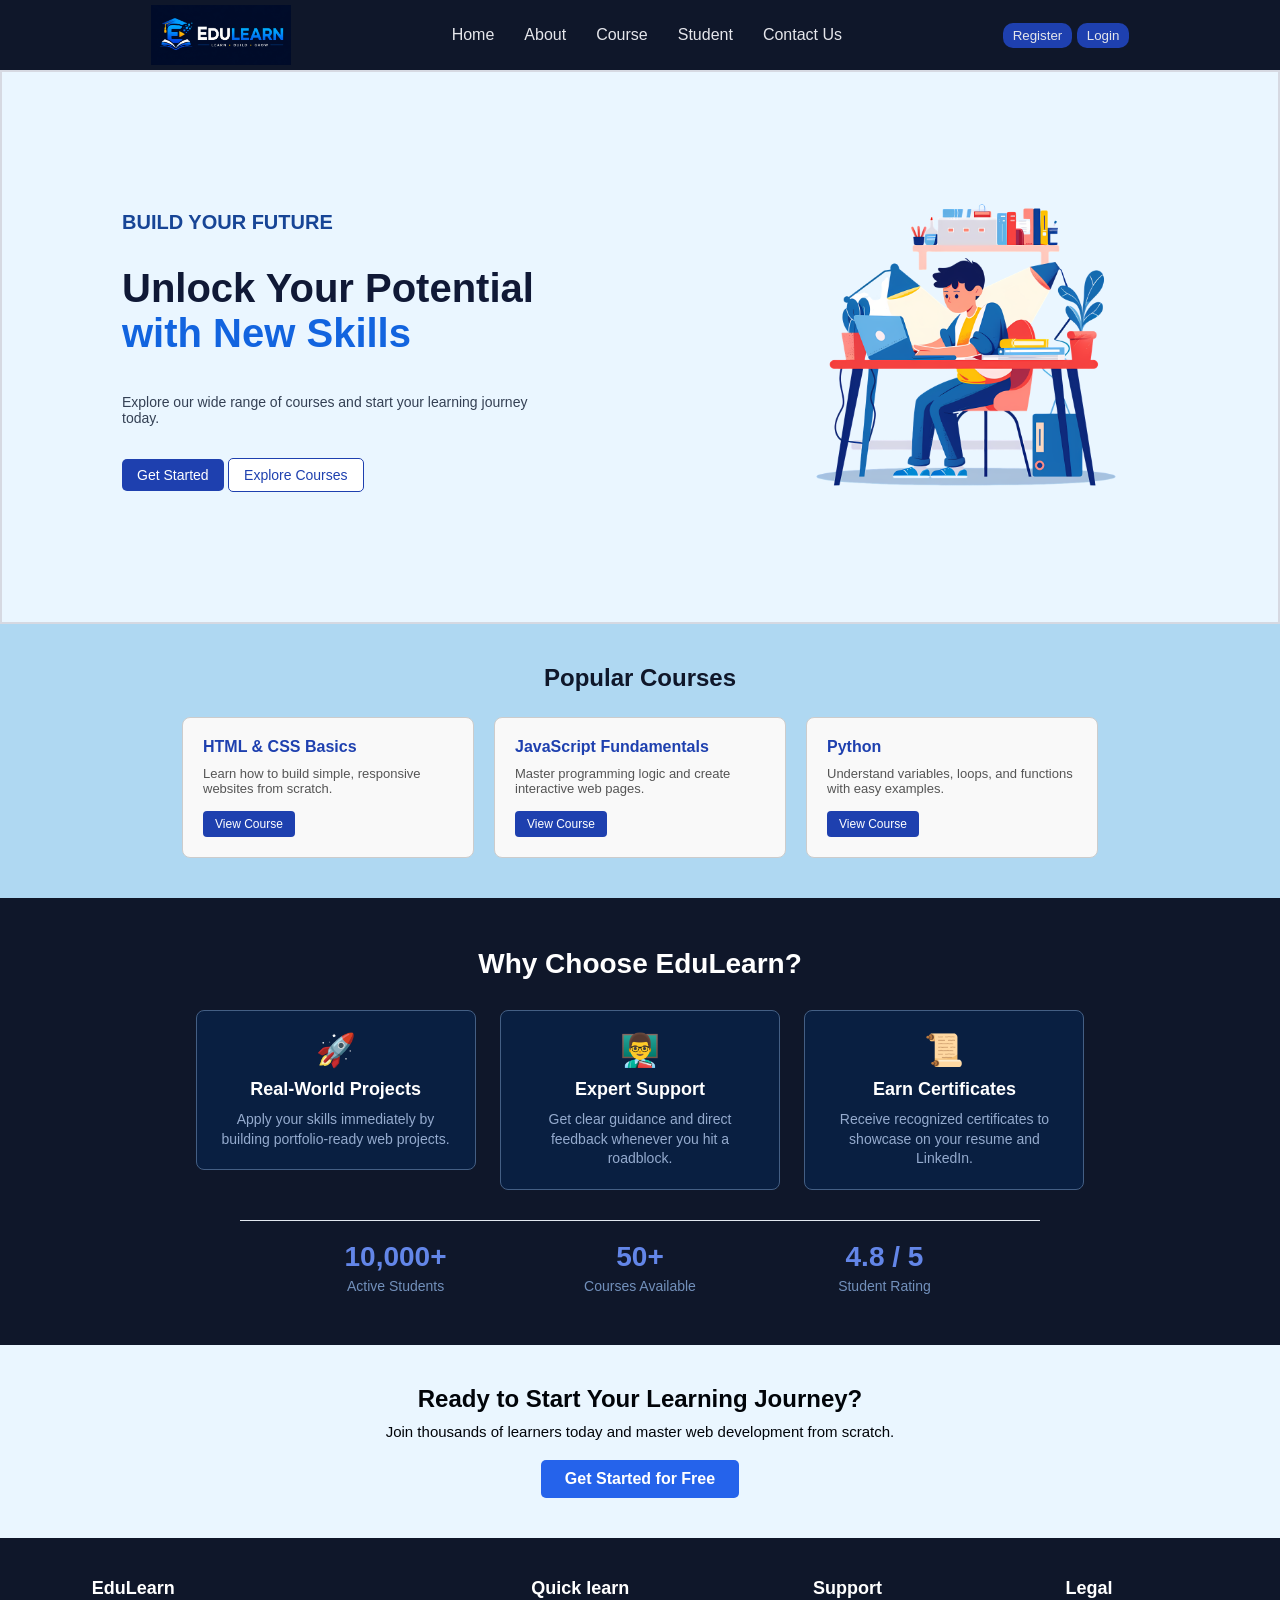
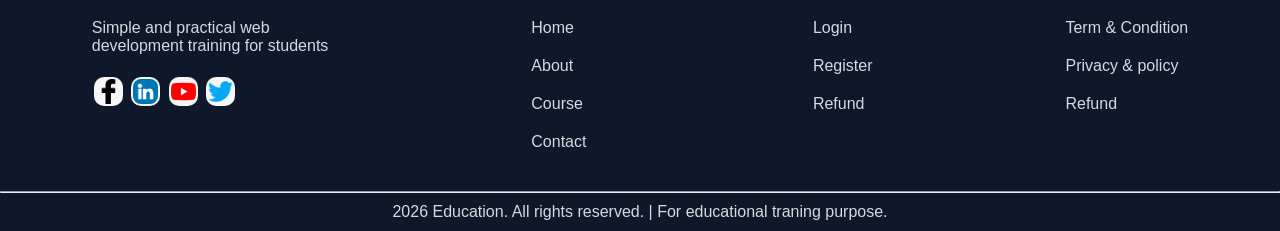
==== index.html @ 3e4b3609 "Fix project folder structure and add files" ====
<!DOCTYPE html>
<html lang="en">
<head>
    <meta charset="UTF-8">
    <meta name="viewport" content="width=device-width, initial-scale=1.0">
    <title>EduLearn</title>
  <link rel="stylesheet" href="./css/index.css">
</head>
<body>
     <section>
        <header class="header">
          <img id="logo" src="./images/logo.png" alt="">
          <nav class="nav-link">
            
            <li><a href="../index.html"> Home</a></li>
            <li><a href="../about.html"> About</a></li>
            <li><a href="../course.html"> Course</a></li>
            <li><a href="../student.html"> Student</a></li>
            <li><a href="../contact.html"> Contact Us</a></li>
          
          </nav>
          <div class="btn-div">
            <a  class="btn" href="../register.html"> <button> Register</button></a>
            <a  class="btn" href="../login.html"> <button> Login</button></a>
          </div>
        </header>
    </section>

    <main>
        <section class="hero-section">
          <div class="hero-box">
            <p class="hero-tagline">BUILD YOUR FUTURE</p>
         <h1>
                Unlock Your Potential
                <br>
                <span>with New Skills</span>
            </h1>
            <p class="hero-description">
               Explore our wide range of courses and start your learning journey today.
            </p>
            <div class="hero-buttons">
                    <a href="../course.html" class="explore-btn">Get Started</a>

                    <a href="../course.html" class="courses-btn">Explore Courses</a>
                </div>
                </div>
                
                <div class="hero-image">
                <img src="./images/rightside.png" alt="Student studying" width="320">
                </div>
                </section>
              </main> 

              <section class="courses-section">
             <h2>Popular Courses</h2>
            <div class="course-container">
            <div class="course-card">
            <h3>HTML & CSS Basics</h3>
            <p>Learn how to build simple, responsive websites from scratch.</p>
            <a href="../course.html" class="course-btn">View Course</a>
            </div>
           <div class="course-card">
            <h3>JavaScript Fundamentals</h3>
            <p>Master programming logic and create interactive web pages.</p>
            <a href="../course.html" class="course-btn">View Course</a>
            </div>
           <div class="course-card">
            <h3>Python</h3>
            <p>Understand variables, loops, and functions with easy examples.</p>
            <a href="../course.html" class="course-btn">View Course</a>
        </div>
    </div>
</section>

<!-- Features & Stats Section -->
<section class="features-section">
  <h2 class="section-heading">Why Choose EduLearn?</h2>
  <div class="features-container">
    <div class="feature-card">
      <div class="feature-icon">🚀</div>
      <h3>Real-World Projects</h3>
      <p>Apply your skills immediately by building portfolio-ready web projects.</p>
    </div>
    <div class="feature-card">
      <div class="feature-icon">👨‍🏫</div>
      <h3>Expert Support</h3>
      <p>Get clear guidance and direct feedback whenever you hit a roadblock.</p>
    </div>
    <div class="feature-card">
      <div class="feature-icon">📜</div>
      <h3>Earn Certificates</h3>
      <p>Receive recognized certificates to showcase on your resume and LinkedIn.</p>
    </div>
  </div>

  <div class="stats-bar">
    <div class="stat-box">
      <h4>10,000+</h4>
      <p>Active Students</p>
    </div>
    <div class="stat-box">
      <h4>50+</h4>
      <p>Courses Available</p>
    </div>
    <div class="stat-box">
      <h4>4.8 / 5</h4>
      <p>Student Rating</p>
    </div>
  </div>
</section>

<!-- Call to Action Banner -->
<section class="landing-cta">
  <div class="cta-content">
    <h2>Ready to Start Your Learning Journey?</h2>
    <p>Join thousands of learners today and master web development from scratch.</p>
    <a href="#" class="cta-btn">Get Started for Free</a>
  </div>
</section>

     <!-- footer  -->
    <footer class="footer">
        <div>
            <!-- div top -->
             <div class="top-footer">
                <!-- item 1 -->
                 <div class="item-1 item">
                 <h4>EduLearn</h4>
                 <p>Simple and practical web development training for students</p>
                 <!-- social icons -->
                  <div class="social-icons">
                    <a href="#"><img src="./images/facebook-logo.png" alt=""></a>
                     <a href="#"><img src="./images/linkedin.png" alt=""></a>
                      <a href="#"><img src="./images/youtube.png" alt=""></a>
                       <a href="#"><img src="./images/twitter.png" alt=""></a>
                  </div>
                 </div>
                  
                    <!-- item 2 -->
                  
                 <div class="item">
                     <h4>Quick learn</h4>
                     <li><a href="./index.html">Home</a></li>
                     <li><a href="./about.html">About</a></li>
                     <li><a href="./course.html">Course</a></li>
                     <li><a href="./contact.html">Contact</a></li>
                 </div>
                  <!-- item 3 -->
                   <div class="item">
                    <h4>Support</h4>
                    <li><a href="./login.html">Login</a></li>
                    <li><a href="./register.html">Register</a></li>
                    <li><a href="./refund.html">Refund</a></li>
                   </div>
                   <!-- item 4 -->
                    <div class="item">
                        <h4>Legal</h4>
                        <li><a href="./term-condition.html">Term & Condition</a></li>
                         <li><a href="./privacy-policy.html">Privacy & policy</a></li>
                          <li><a href="./refund.html">Refund</a></li>
                          
                    </div>
             </div>
             <hr>
             <div class="bottom-section">
               <p> 2026 Education. All rights reserved. | For educational traning purpose.</p>
             </div>
        </div>
    </footer>
    
</body>
</html>
---- css/index.css ----
*{
            margin: 0;
            padding: 0;
            font-family: Arial, "Segoe UI", sans-serif;
        }
        .header{
            background-color: #0F172A;
            display: flex;
            justify-content: space-evenly;
            align-items: center;
            height: 70px;
            color: #E5E6EB;
        }
        #logo{
            height: 60px;
        }
        .nav-link{
            display: flex;             
            gap: 10px;
            list-style: none;
        }

        .nav-link a{
            text-decoration: none;
            color: #E5E6EB;
            font-family: Inter, "Segoe UI", sans-serif;
            font-weight: 500;
             padding: 5px 10px;
            border-radius: 10px;
        }

        .nav-link a:hover{
            background-color: #1E40AF;
            color: white;
            padding: 5px 10px;
            border-radius: 10px;
        }
        .btn-div button{
            color: #E5E6EB;
            background-color: #1E40AF;
            padding: 5px 10px;
            border-radius: 10px;
            border: none;
             cursor: pointer;
        }
        .btn-div button:hover{
            color: white;
            font-weight: 700;
        }

        /* footer */

        * {
            margin: 0;
            padding: 0;
            color: #D6D9E2;
           
            }
            .footer{
                background-color: #0F172A;
            }

            .top-footer{
                display: flex;
                justify-content: space-around;
                list-style: none;
                padding-top: 40px;
                padding-bottom: 40px;
                align-items: start;

            }
            .item-1{
            width: 20%;
        }

        .social-icons img{
          height: 25px;
          background-color: whitesmoke;
          border-radius: 10px;
          padding: 2px;
          margin: 2px;
        }
       
        .item{
            display: flex;
            flex-direction: column;
            
             gap: 20px;
        }
        .item a {
            text-decoration: none;
        }
        .item h4{
            color: white;
            font-size: large;
            font-weight: 800;
        }
        .item a:hover{
            color: rgb(135, 135, 234);
        }
        .bottom-section {
            padding: 10px;
           text-align: center;
        }
        @media(max-width:740px){
            .top-footer{
                flex-direction: column;
                gap: 30px;
                align-items: start;
            }
            .item{
                width: auto;
                padding-left: 20px;
                gap: 20px;
            }
        }

        /* main page css */

        .hero-section{
            border: 2px solid;
            height: 50vh;
            display: flex;
             align-items: center;
             background-color: #EAF6FF;
             padding: 50px;
              min-height: 400px;
        }

        .hero-box{
            display: flex;
            flex-direction: column;
            gap: 20px;
            height: 100%;
            width: 50%;
            justify-content: center;
            background-color:  #EAF6FF;
            padding-left:70px ;
            position: relative; 
        }
        .hero-tagline {
            color: #174596;
            font-size: 20px;
            font-weight: 700;
            margin-bottom: 12px;
        }
        .hero-box h1 {
            color: #101936;
            font-size: 40px;
            margin-bottom: 18px;
            font-family: Arial, sans-serif;
        }
        .hero-box h1 span {
            color: #1264DF;
        }
        
        .hero-description {
            width: 420px;
            color: #344054;
            font-size: 14px;
            margin-bottom: 20px;
        }

        .hero-button{
             width: 100px;
             color: white;
             border: none;
            border-radius: 5px;
            padding: 8px;
            cursor: pointer; 
             display: flex;
             gap: 12px;  
        }

        .hero-button:hover{
            width: 100px;
            padding: 8px;
        } 
        .explore-btn {
    text-decoration: none;
    background-color: #1E40AF;
    color: white;
    padding: 8px 15px;
    border-radius: 5px;
    font-size: 14px;
}

.courses-btn {
    text-decoration: none;
    background-color: white;
    color: #1E40AF;
    border: 1px solid #1E40AF;
    padding: 8px 15px;
    border-radius: 5px;
    font-size: 14px;
}
.hero-image {
    width: 45%;
    text-align: center;
}

.hero-image img {
    max-width: 100%;
    height: auto;
}

.courses-section {
    padding: 40px 50px;
    background-color: #ffffff;
    text-align: center;
    background-color: #afd8f2;
}

.courses-section h2 {
    color: #0F172A;
    margin-bottom: 25px;
}

.course-container{
    display: flex;
    justify-content: center;
    gap: 20px;
}

.course-card {
    border: 1px solid #ccc;
    border-radius: 8px;
    padding: 20px;
    width: 250px;
    background-color: #f9f9f9;
    text-align: left;
}

.course-card h3 {
    color: #1E40AF;
    font-size: 16px;
    margin-bottom: 10px;
}

.course-card p{
    font-size: 13px;
    color: #555;
    margin-bottom: 15px;
}

.course-btn {
    display: inline-block;
    text-decoration: none;
    background-color: #1E40AF;
    color: white;
    padding: 6px 12px;
    border-radius: 4px;
    font-size: 12px;
}

/* Features & Stats Section Wrapper */
.features-section {
  padding: 50px 20px;
  background-color:#0f172a;
  text-align: center;
  color: #ffffff;
}
.features-section h2 {
  color: #ffffff; /* White heading text */
}
.features-container {
  max-width: 1000px;
  margin: 0 auto 30px auto;
}

/* Feature Cards using basic inline-block */
.section-heading {
  color: #ffffff;
  font-size: 28px;
  text-align: center;
  margin-bottom: 30px;
}
.feature-card {
  display: inline-block;
  width: 28%;
  margin: 0 1%;
  padding: 20px;
  background-color: #091f41;
  border: 1px solid #445f84;
  border-radius: 8px;
  vertical-align: top;
  box-sizing: border-box;
}

.feature-icon {
  font-size: 32px;
  margin-bottom: 10px;
}

.feature-card h3 {
  font-size: 18px;
  color: #ffffff;
  margin: 10px 0;
}

.feature-card p {
  font-size: 14px;
  color: #95abce;
  line-height: 1.4;
}

/* Stats Bar */
.stats-bar {
  max-width: 800px;
  margin: 30px auto 0 auto;
  padding-top: 20px;
  border-top: 1px solid #e2e8f0;
}

.stat-box {
  display: inline-block;
  width: 30%;
  text-align: center;
}

.stat-box h4 {
  font-size: 28px;
  color: #6386e8;
  margin: 0 0 5px 0;
}

.stat-box p {
  font-size: 14px;
  color: #7290bb;
  margin: 0;
}

/* Call to Action Banner */
.landing-cta {
  background-color: #EAF6FF;
  color: #ffffff;
  padding: 40px 20px;
  text-align: center;
}

.cta-content {
  max-width: 600px;
  margin: 0 auto;
}

.cta-content h2 {
  font-size: 24px;
  margin-bottom: 10px;
  color: #010409;
}

.cta-content p {
  color: #010409;
  font-size: 15px;
  margin-bottom: 20px;
}

.cta-btn {
  display: inline-block;
  padding: 10px 24px;
  background-color: #2563eb;
  color: #ffffff;
  font-weight: bold;
  border-radius: 5px;
  text-decoration: none;
}
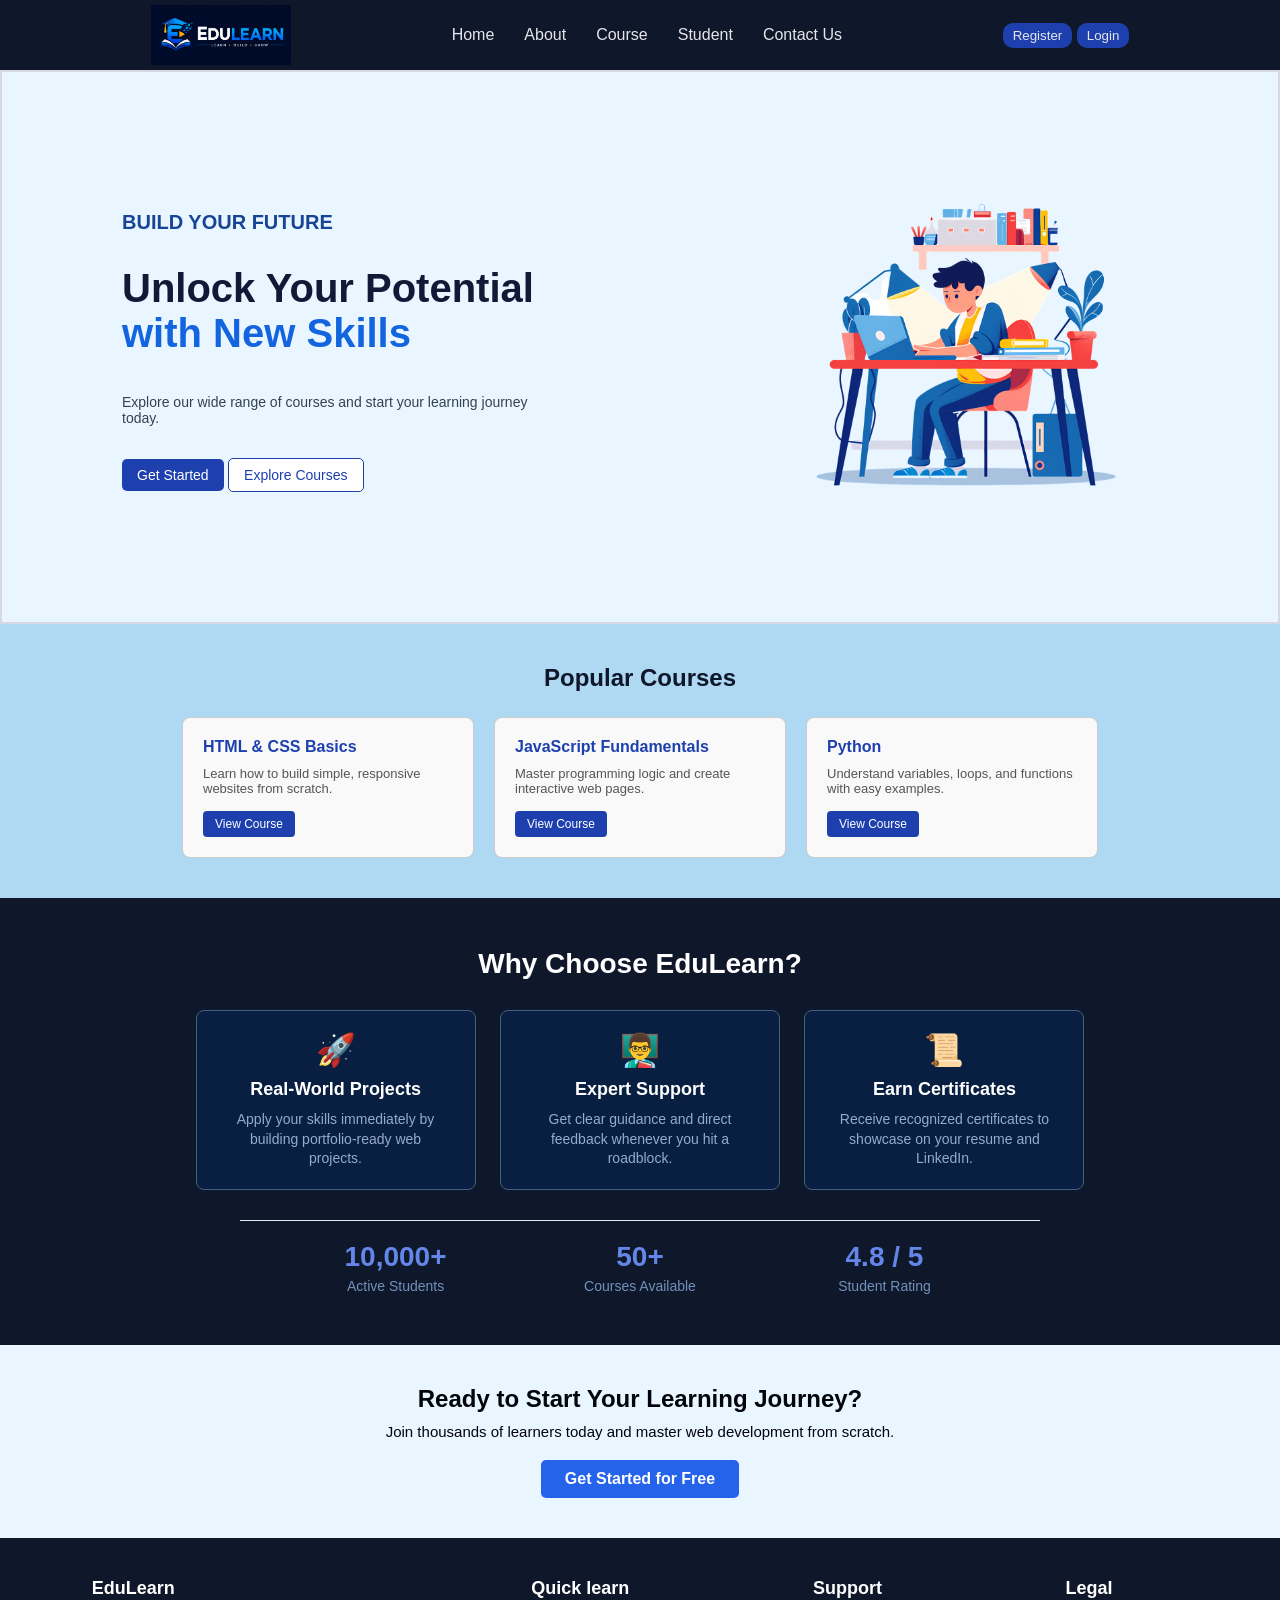
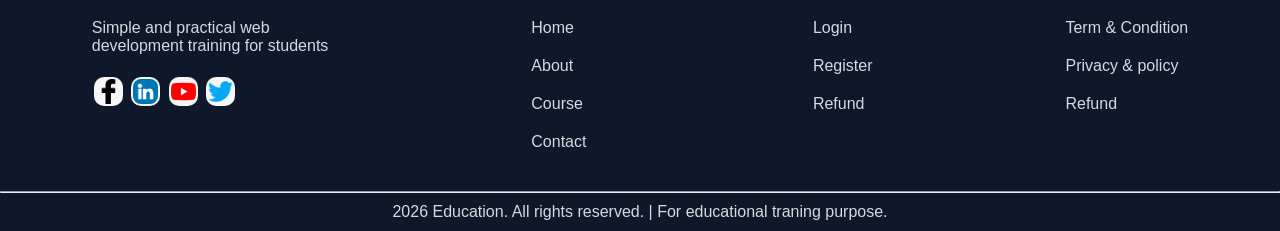
==== commit 04504670: "Updated project files" ====
--- a/index.html
+++ b/index.html
@@ -79,7 +79,7 @@
     <div class="feature-card">
       <div class="feature-icon">🚀</div>
       <h3>Real-World Projects</h3>
-      <p>Apply your skills immediately by building portfolio-ready web projects.</p>
+      <p>Apply your skills immediately by building portfolio-ready web<br> projects.</p>
     </div>
     <div class="feature-card">
       <div class="feature-icon">👨‍🏫</div>
--- a/css/index.css
+++ b/css/index.css
@@ -1,7 +1,7 @@
  *{
             margin: 0;
             padding: 0;
-            font-family: Arial, "Segoe UI", sans-serif;
+             font-family: "Poppins", sans-serif;
         }
         .header{
             background-color: #0F172A;
@@ -23,7 +23,6 @@
         .nav-link a{
             text-decoration: none;
             color: #E5E6EB;
-            font-family: Inter, "Segoe UI", sans-serif;
             font-weight: 500;
              padding: 5px 10px;
             border-radius: 10px;
@@ -148,7 +147,6 @@
             color: #101936;
             font-size: 40px;
             margin-bottom: 18px;
-            font-family: Arial, sans-serif;
         }
         .hero-box h1 span {
             color: #1264DF;
